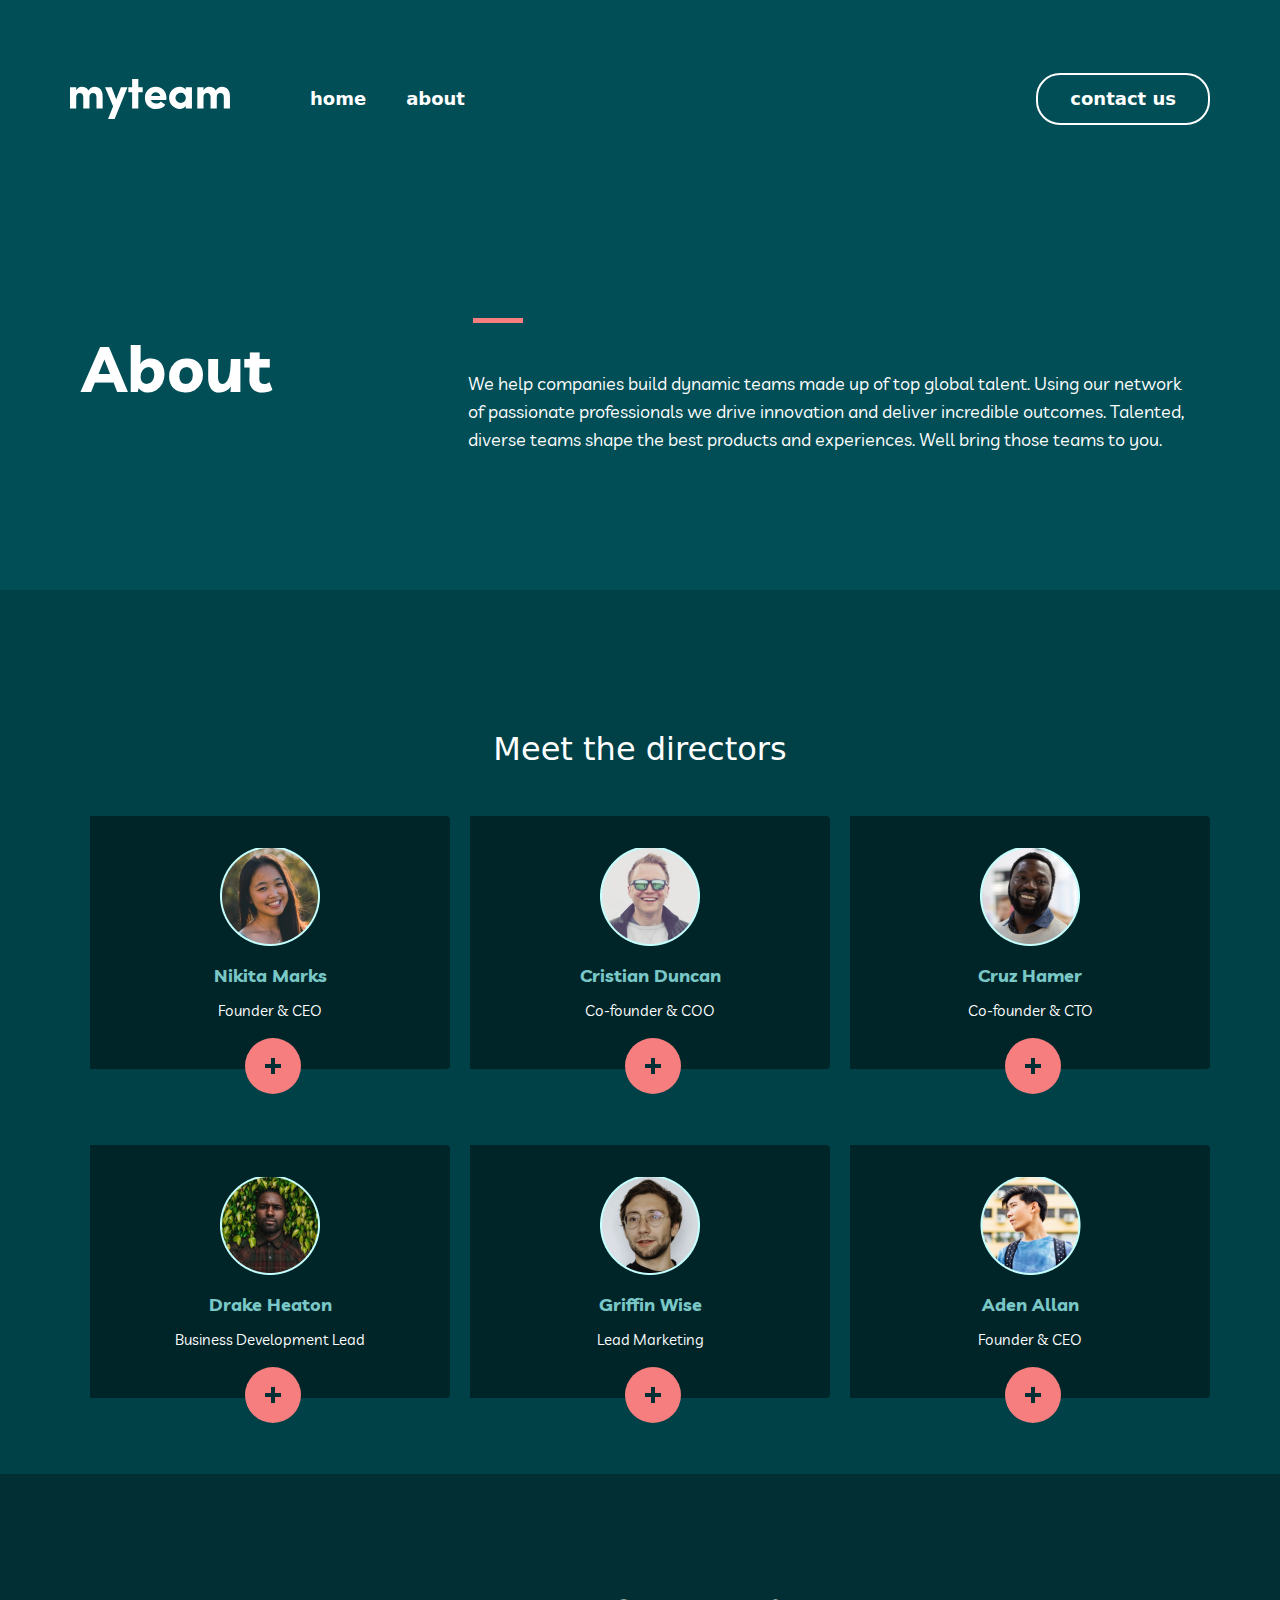
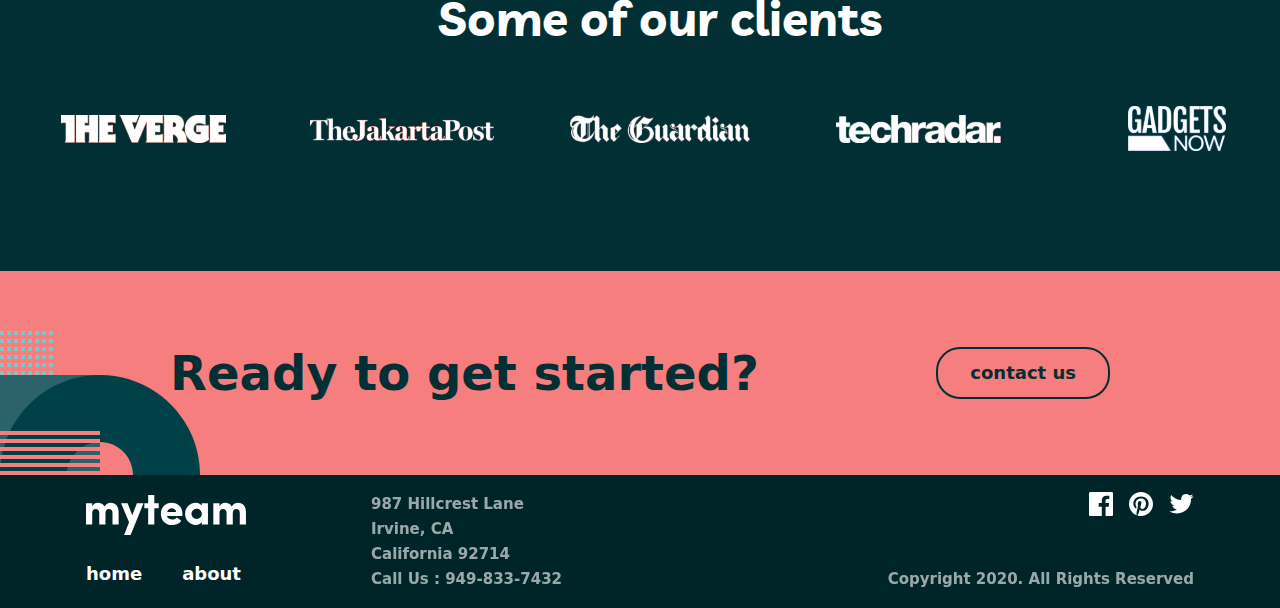
==== about.html @ 04cf2f91 "fully finished this site" ====
<!DOCTYPE html>
<html lang="en">

<head>
    <meta charset="UTF-8">
    <meta http-equiv="X-UA-Compatible" content="IE=edge">
    <meta name="viewport" content="width=device-width, initial-scale=1.0">
    <link rel="stylesheet" href="./bootstrap/bootstrap.min.css">
    <link rel="stylesheet" href="./css/main.css">
    <title>My team - about</title>
</head>

<body>
    <!-- HEADER -->
    <header class="header">
        <div class="container header__container">
            <a href="./home.html    ">
                <img class="header__img" src="./images/myteam-logo.svg" alt="logo">
            </a>
            <nav class="header__nav">
                <ul class="header__list">
                    <li class="header__item"><a class="header__link" href="./home.html">home</a></li>
                    <li class="header__item"><a class="header__link" href="./about.html">about</a></li>
                </ul>
                <a href="./creat.html" class="header__btn" target="blanc">contact us</a>
            </nav>
            <button class="header__hamburger"></button>
        </div>
    </header>

    <!-- MAIN -->
    <main>
        <!-- ABOUT -->
        <section class="about">
            <div class="container">
                <div class="row px-lg-0 px-md-5 ">
                    <div class="col-lg-4">
                        <h1 class="about__title heading text-md-center text-center text-lg-start">About</h1>
                    </div>
                    <div class="col-lg-8">
                        <div class="about__desc--box">
                            <span class="about__line"></span>
                            <p class="about__desc text-center text-md-center text-lg-start">We help companies build
                                dynamic teams made up of top global talent. Using our network of passionate
                                professionals we drive innovation and deliver incredible outcomes. Talented, diverse
                                teams shape the best products and experiences. Well bring those teams to you.</p>
                        </div>
                    </div>
                </div>
            </div>
        </section>

        <!-- DIRECTORS -->
        <section class="directors">
            <div class="container">
                <h2 class="heading text-center mb-5 ">Meet the directors</h2>

                <div class="row">
                    <div class="directors__item col-lg-4 col-md-6 col-12">
                        <div class="item__top">
                            <img src="./images/nikita-img.png" alt="" class="img mb-3">
                            <h3 class="heading-4">Nikita Marks</h3>
                            <p class="heading5">Founder & CEO</p>
                        </div>

                        <div class="item__hover">
                            <h3 class="heading-4">Nikita Marks</h3>
                            <p class="heading5">“Empowered teams create truly amazing products. Set the north star and
                                let them follow it.”</p>

                            <div class="item__hover--linc">
                                <img class="img__tvitter" src="./images/tvitter.svg" alt="">
                                <img src="./images/linkedin-logo.svg" alt="">
                            </div>
                        </div>
                        <a class="item__bottom">
                            <img class="item__bottom--img" src="./images/+-belgi.svg" alt="">
                            <img class="item__bottom--imgx" src="./images/x-belgi1.svg" alt="">
                        </a>
                    </div>

                    <div class="directors__item col-lg-4 col-md-6 col-12">
                        <div class="item__top">
                            <img src="./images/cristian.png" alt="" class="img mb-3">
                            <h3 class="heading-4">Cristian Duncan</h3>
                            <p class="heading5">Co-founder & COO</p>
                        </div>

                        <div class="item__hover">
                            <h3 class="heading-4">Nikita Marks</h3>
                            <p class="heading5">“Empowered teams create truly amazing products. Set the north star and
                                let them follow it.”</p>

                            <div class="item__hover--linc">
                                <img class="img__tvitter" src="./images/tvitter.svg" alt="">
                                <img src="./images/linkedin-logo.svg" alt="">
                            </div>
                        </div>
                        <a class="item__bottom">
                            <img class="item__bottom--img" src="./images/+-belgi.svg" alt="">
                            <img class="item__bottom--imgx" src="./images/x-belgi1.svg" alt="">
                        </a>
                    </div>

                    <div class="directors__item col-lg-4 col-md-6 col-12">
                        <div class="item__top">
                            <img src="./images/cruze.png" alt="" class="img mb-3">
                            <h3 class="heading-4">Cruz Hamer</h3>
                            <p class="heading5">Co-founder & CTO</p>
                        </div>

                        <div class="item__hover">
                            <h3 class="heading-4">Nikita Marks</h3>
                            <p class="heading5">“Empowered teams create truly amazing products. Set the north star and
                                let them follow it.”</p>

                            <div class="item__hover--linc">
                                <img class="img__tvitter" src="./images/tvitter.svg" alt="">
                                <img src="./images/linkedin-logo.svg" alt="">
                            </div>
                        </div>
                        <div class="item__bottom">
                            <img class="item__bottom--img" src="./images/+-belgi.svg" alt="">
                            <img class="item__bottom--imgx" src="./images/x-belgi1.svg" alt="">
                        </div>
                    </div>



                    <div class="directors__item col-lg-4 col-md-6 col-12">
                        <div class="item__top">
                            <img src="./images/drake.png" alt="" class="img mb-3">
                            <h3 class="heading-4">Drake Heaton</h3>
                            <p class="heading5">Business Development Lead</p>
                        </div>

                        <div class="item__hover">
                            <h3 class="heading-4">Nikita Marks</h3>
                            <p class="heading5">“Empowered teams create truly amazing products. Set the north star and
                                let them follow it.”</p>

                            <div class="item__hover--linc">
                                <img class="img__tvitter" src="./images/tvitter.svg" alt="">
                                <img src="./images/linkedin-logo.svg" alt="">
                            </div>
                        </div>
                        <div class="item__bottom">
                            <img class="item__bottom--img" src="./images/+-belgi.svg" alt="">
                            <img class="item__bottom--imgx" src="./images/x-belgi1.svg" alt="">
                        </div>
                    </div>

                    <div class="directors__item col-lg-4 col-md-6 col-12">
                        <div class="item__top">
                            <img src="./images/griffin.png" alt="" class="img mb-3">
                            <h3 class="heading-4">Griffin Wise</h3>
                            <p class="heading5">Lead Marketing</p>
                        </div>

                        <div class="item__hover">
                            <h3 class="heading-4">Nikita Marks</h3>
                            <p class="heading5">“Empowered teams create truly amazing products. Set the north star and
                                let them follow it.”</p>

                            <div class="item__hover--linc">
                                <img class="img__tvitter" src="./images/tvitter.svg" alt="">
                                <img src="./images/linkedin-logo.svg" alt="">
                            </div>
                        </div>
                        <div class="item__bottom">
                            <img class="item__bottom--img" src="./images/+-belgi.svg" alt="">
                            <img class="item__bottom--imgx" src="./images/x-belgi1.svg" alt="">
                        </div>
                    </div>

                    <div class="directors__item col-lg-4 col-md-6 col-12">
                        <div class="item__top">
                            <img src="./images/aden.png" alt="" class="img mb-3">
                            <h3 class="heading-4">Aden Allan</h3>
                            <p class="heading5">Founder & CEO</p>
                        </div>

                        <div class="item__hover">
                            <h3 class="heading-4">Nikita Marks</h3>
                            <p class="heading5">“Empowered teams create truly amazing products. Set the north star and
                                let them follow it.”</p>

                            <div class="item__hover--linc">
                                <img class="img__tvitter" src="./images/tvitter.svg" alt="">
                                <img src="./images/linkedin-logo.svg" alt="">
                            </div>
                        </div>
                        <div class="item__bottom">
                            <img class="item__bottom--img" src="./images/+-belgi.svg" alt="">
                            <img class="item__bottom--imgx" src="./images/x-belgi1.svg" alt="">
                        </div>
                    </div>
                </div>
            </div>
        </section>

        <!-- CLIENTS -->
        <section class="clients">
            <div class="container-fluid">
                <h2 class="clients__heading">Some of our clients</h2>
                <div class="clients__row row">

                    <div class="clients__item col-md-2 col-sm-4">
                        <a href="#"><img class="clients__img" src="./images/clients1.svg" alt=""></a>
                    </div>

                    <div class="clients__item col-md-2 col-sm-4">
                        <a href="#"><img class="clients__img" src="./images/clients2.svg" alt=""></a>
                    </div>

                    <div class="clients__item col-md-2 col-sm-4">
                        <a href="#"><img class="clients__img" src="./images/clients3.svg" alt=""></a>
                    </div>

                    <div class="clients__item col-2">
                        <a href="#"><img class="clients__img" src="./images/clients4.svg" alt=""></a>
                    </div>

                    <div class="clients__item col-2 left__img">
                        <a class="clients__img1 " href="#"><img class="clients__img clients__img1" src="./images/clients5.svg" alt=""></a>
                    </div>
                </div>
            </div>
        </section>

        <!-- BOTTOM -->
        <section class="main-bottom">
            <div class="container main-bottom__container">
                <h2 class="main-bottom__heading">Ready to get started?</h2>
                <button class="header__btn main-bottom__btn">contact us</button>
                <img class="main-bottom__img" src="./images/main-bottom.svg" alt="main-bottom">
            </div>
        </section>
    </main>


    <!-- FOOTER -->
    <footer class="footer">
        <div class="container footer__container p-3">

            <div class="footer__left-section">
            <div class="footer__left">
                <a href="#">
                    <img class="footer__logo" src="./images/myteam-logo.svg" alt="footer-logo" width="160" height="40">
                </a>
                <ul class="footer__left-list">
                    <li class="footer__left-item"><a class="footer__left-link" href="./home.html">home</a></li>
                    <li class="footer__left-item"><a class="footer__left-link" href="#">about</a></li>
                </ul>
            </div>

        <div class="footer__center">
            <p class="footer__center-desc">987  Hillcrest Lane</p>
            <p class="footer__center-desc">Irvine, CA</p>
            <p class="footer__center-desc">California 92714</p>
            <p class="footer__center-desc">Call Us : 949-833-7432</p>
        </div>
    </div>


        <div class="footer__right">
            <ul class="footer__right-list">
                <li class="footer__right-item"><img class="footer__right-img" src="./images/facebook.svg" alt="meta"></li>
                <li class="footer__right-item"><img class="footer__right-img" src="./images/meta.svg" alt="meta"></li>
                <li class="footer__right-item"><img class="footer__right-img" src="./images/tvitter.svg" alt="meta"></li>
            </ul>
            <p class="footer__right-desc">Copyright 2020. All Rights Reserved</p>
        </div>
        </div>
    </footer>

    <script src="./bootstrap/bootstrap.bundle.min.js"></script>
    <script src="./js/index.js"></script>
</body>

</html>
---- css/main.css ----
@font-face {
    font-family: 'Livvic';
    src: url('../fonts/Livvic-SemiBold.woff2') format('woff2'),
        url('../fonts/Livvic-SemiBold.woff') format('woff'),
        url('../fonts/Livvic-SemiBold.ttf') format('truetype');
    font-weight: 600;
    font-style: normal;
    font-display: swap;
}

@font-face {
    font-family: 'Livvic';
    src: url('../fonts/Livvic-Bold.woff2') format('woff2'),
        url('../fonts/Livvic-Bold.woff') format('woff'),
        url('../fonts/Livvic-Bold.ttf') format('truetype');
    font-weight: bold;
    font-style: normal;
    font-display: swap;
}

@font-face {
    font-family: 'Livvic';
    src: url('../fonts/Livvic-BoldItalic.woff2') format('woff2'),
        url('../fonts/Livvic-BoldItalic.woff') format('woff'),
        url('../fonts/Livvic-BoldItalic.ttf') format('truetype');
    font-weight: bold;
    font-style: italic;
    font-display: swap;
}

@font-face {
    font-family: 'Livvic';
    src: url('../fonts/Livvic-MediumItalic.woff2') format('woff2'),
        url('../fonts/Livvic-MediumItalic.woff') format('woff'),
        url('../fonts/Livvic-MediumItalic.ttf') format('truetype');
    font-weight: 500;
    font-style: italic;
    font-display: swap;
}

@font-face {
    font-family: 'Livvic';
    src: url('../fonts/Livvic-Regular.woff2') format('woff2'),
        url('../fonts/Livvic-Regular.woff') format('woff'),
        url('../fonts/Livvic-Regular.ttf') format('truetype');
    font-weight: normal;
    font-style: normal;
    font-display: swap;
}

body {
    background-color:#004047;
}

/* HEADER========================================= */

.header {
    background-color: #014E56;
}

.header__container {
    display: flex;
    align-items: center;
    justify-content: space-between;
    padding: 73px 0;
}

.header__img {
    flex-shrink: 0;
}

.header__nav {
    display: flex;
    align-items: center;
    justify-content: space-between;
    margin-left: 80px;
    width: 100%;
}

.header__list {
    display: flex;
    align-items: center;
    margin: 0;
    padding: 0;
    list-style: none;
}

.header__item + .header__item {
    margin-left: 40px;
}

.header__link {
    font-weight: 600;
    font-size: 18px;
    line-height: 28px;
    color: #FFFFFF;
    text-decoration: none;
}

.header__link:hover {
    color: #fff;
    opacity: 0.8;
}

.header__link:active {
    color: #0E8784;
    opacity: 0.6;
}

.header__btn {
    margin: 0;
    padding: 10px 32px;
    font-weight: 600;
    font-size: 18px;
    line-height: 28px;
    color: #FFFFFF;
    text-decoration: none;
    background-color: transparent;
    border: 2px solid #FFFFFF;
    border-radius: 24px;
    white-space: nowrap;
}

.header__btn:hover {
    color: #014E56;
    background-color: #FFFFFF;
    opacity: 0.8;
}

.header__btn:active {
    opacity: 0.6;
}

.header__hamburger {
    display: none;
    width: 20px;
    height: 20px;
    background-image: url(../../images/bars.svg);
    background-repeat: no-repeat;
    background-color: transparent;
    border: none;
}

/* MAIN */


/* ABOUT========================================== */
.about {
    padding: 120px 0 ;
    background-color: #014E56;
}

.about__title {
    margin-left: auto;
    font-family: Livvic;
    font-style: normal;
    font-weight: bold;
    font-size: 64px;
    line-height: 100px;
    color: #FFFFFF;
}

.about__line {
    display: inline-block;
    margin-bottom: 40px;
    margin-left: 5px;
    width: 50px;
    height: 5px;
    background-color:#F67E7E;
    color: #F67E7E;;
}

.about__desc--box {
    margin-left: auto;
    width: 100%;
    max-width: 730px;
}

.about__desc {

    font-family: Livvic;
    font-style: normal;
    font-weight: 400;
    font-size: 18px;
    line-height: 28px;
    color: #FFFFFF;
}

.about__bg--img {
    position: absolute;
    max-width: 200px;
    right: 0%;
    bottom: 0%;
}

/* DIRECTORS====================================== */
.directors {
    padding: 140px 0 0;
    margin: 0;
    background-color:#004047;

}

.directors__item {
    position: relative;
    max-height: 253px;
    margin-bottom: 76px;
    padding: 32px 24px 56px;
    border-radius: 4px;
    background-color: #002529;
    text-align: center;
    border-left: 20px solid #004047;
}


.item__bottom {
    position: absolute;
    bottom: -25px;
    left: 43%;
}

.item__hover {
    display: none;
}

/* BOTTOM IMG */
.item__bottom:active .item__bottom--img {
    display: none;
}

.item__bottom:active .item__bottom--imgx {
    display: inline-block;
}

.item__bottom--imgx {
    display: none;
}

.heading {
    color: #FFF;
}

.heading-4 {
    margin: auto;
    margin-bottom: 8px;
    max-width: 302px;
    font-family: Livvic;
    font-style: normal;
    font-weight: bold;
    font-size: 18px;
    line-height: 28px;
    text-align: center;
    color: #79C8C7;
}

.heading5 {
    margin: auto;
    margin-bottom: 24px;
    max-width: 302px;
    font-family: Livvic;
    font-size: 15px;
    line-height: 25px;
    text-align: center;
    color: #FFFFFF;
}

.img__tvitter {
    margin-right: 16px;
}

/* MAIN-BOTTOM=========================== */
.main-bottom {
    position: relative;
    /* max-width: 1320px; */
    margin: 0 auto;
    background: #F67E7E;
}

.main-bottom__container {
    /* position: relative; */
    display: flex;
    align-items: center;
    justify-content: space-between;
    padding: 76px 100px;
}

.main-bottom__heading {
    margin: 0;
    font-weight: bold;
    font-size: 48px;
    line-height: 48px;
    color: #012F34;
}

.main-bottom__btn {
    color: #012F34;
    background-color: #F67E7E;
    border: 2px solid #012F34;
}

.main-bottom__btn:hover {
    background-color: #012F34;
    color: #F67E7E;
    border: 2px solid #F67E7E;
}

.main-bottom__img {
    position: absolute;
    left: 0%;
    bottom: 0%;
}

/* CLIENTS================================ */
.clients {
    margin: 0;
    padding: 120px 0px 120px 40px;
    background-color:#012F34;
}

.clients__heading {
    margin: 0;
    margin-bottom: 64px;
    font-family: Livvic;
    font-style: normal;
    font-weight: bold;
    font-size: 48px;
    line-height: 48px;
    text-align: center;
    color: #FFFFFF;
}

.clients__row {
    justify-content: space-between;
}

.clients__item {
    display: flex;
    justify-content: center;
    align-items: center;
}

.clients__item:hover {
    opacity: 0.7;
}

.clients__item:active {
    color: #F67E7E;
}



.clients__img1 {
    margin: 0;
    padding: 0;
}


/* JS */

.header__open .item__hover {
    display: inline-block;
}

.header__open .item__top {
    display: none;
}

.header__open .item__bottom--imgx {
    display: inline-block;
}

.header__open .item__bottom--img {
    display: none;
}


@media only screen and (max-width:992px) {
    .about__line {
        display: none;
    }
}



/* HEADER================================ */
@media only screen and (max-width: 1000px) {
    .header {
        position: relative;
    }

    .header__container {
        padding: 64px 0px;
    }
}

@media only screen and (max-width: 650px) {
    .header {
        position: relative;
        z-index: 1;
    }
    .header__container {
        justify-content: space-between;
        padding: 48px 25px;
    }

    .main-bottom, .directors, .about {
        padding-left: 25px;
        padding-right: 25px;
    }

    .header__nav {
        display: none;
    }

    .header__item + .header__item {
        margin-left: 0;
    }

    .header__btn1x {
        margin-left: 40px;
    }

    .header__hamburger {
        display: inline-block;
    }


    .header--open .header__nav {
        display: flex;
        justify-content: center;
        flex-direction: column;
        position: absolute;
        top: 95px;
        left: 10px;
        right:10px;
        padding: 20px 0 20px;
        margin-left: 20px;
        margin-right: 20px;
        max-width :85%;
        width: 100%;
        margin: 0 auto;
        background-image:url(../images/hamburger-bagcround.png);
        background-repeat:no-repeat;
        background-size: cover;
        border-radius: 10px;
        border: 1px solid #0E8784;
        z-index: 1;
    }

    .header__open .header__item {
        margin: 0;
        margin: 4px;
    }

    .header--open .header__list {
        flex-direction: column;
        text-align: center;
    }

    .header--open .header__btn {
        margin-top: 15px;
    }

    .header--open .header__hamburger {
        background-image: url(../images/times-solid.svg);
    }
}

/* MAIN-BOTTOM MEDIA============== */

/* FOOTER========================= */
.footer {
    background: #002529;
}

.footer__container {
    display: flex;
    padding: 48px 0px;
}

.footer__left-section {
    display: flex;
    align-items: center;
}

.footer__left {
    display: flex;
    justify-content: flex-start;
    flex-direction: column;
}

.footer__logo:hover {
    opacity: 0.8;
}

.footer__logo:active {
    opacity: 0.6;
}

.footer__left-list {
    display: flex;
    align-items: center;
    margin: 0;
    margin-top: 25px;
    padding: 0;
    list-style: none;
}

.footer__right-item {
    list-style: none;
}

.footer__left-item + .footer__left-item {
    margin-left: 40px;
}

.footer__left-link {
    font-weight: 600;
    font-size: 18px;
    line-height: 28px;
    color: #FFFFFF;
    text-decoration: none;
}


.footer__center {
    display: flex;
    flex-direction: column;
}

.footer__center-desc {
    margin: 0;
    margin-left: 125px;
    font-weight: 600;
    font-size: 15px;
    line-height: 25px;
    color: #FFFFFF;
    opacity: 0.6;
    cursor: pointer;
}

.footer__right {
    margin-left: auto;
}

.footer__right-list {
    display: flex;
    align-items: center;
    justify-content: flex-end;
    margin: 0;
    padding: 0;
}

.footer__right-item + .footer__right-item {
    margin-left: 16px;
}

.footer__right-img {
    cursor: pointer;
}

.footer__right-img:hover {
    opacity: 0.8;
}

.footer__right-img:active {
    opacity: 0.6;
}

.footer__right-desc {
    margin: 0;
    margin-top: 51px;
    font-weight: 600;
    font-size: 15px;
    line-height: 25px;
    text-align: right;
    color: #FFFFFF;
    opacity: 0.6;
    cursor: pointer;
}


@media only screen and (max-width: 992px) {

    .footer__container {
        padding-left: 40px;
        flex-direction: column;
        padding: 56px 0px;
    }

    .footer__left-section {
        display: flex;
        justify-content: space-between;
    }

    .footer__center-desc {
        margin: 0;
    }

    .footer__right {
        display: flex;
        align-items: center;
        justify-content: space-between;
        margin-top: 32px;
        margin-left: 0;
    }
}

@media only screen and (max-width:423px) {
    .footer__container {
        padding-left: 40px;
        flex-direction: column;
        padding: 56px 0px;
    }

    .footer__left {
        align-items: center;
    }

    .footer__left-section {
        display: flex;
        flex-direction: column;
        align-items: center;
        text-align: center;
    }

    .footer__left-list {
        width: 140px;
        margin-bottom: 24px;
    }

    .footer__center-desc {
        margin: 0;
    }

    .footer__right {
        display: flex;
        flex-direction: column;
        align-items: center;
        justify-content: space-between;
        margin-top: 32px;
        margin-left: 0;
    }

    .footer__right-desc {
        margin-top: 16px;
        text-align: center  ;
    }
}



@media only screen and (max-width: 1200px) {
    .main-bottom__container {
        padding: 76px 100px;
    }

    .main-bottom__heading {
        font-size: 32px;
        line-height: 32px;
    }
}

@media only screen and (max-width:1046px) {
    .clients__img {
        max-width: 140px;
    }
}

@media only screen and (max-width: 770px) {
    .main-bottom__container {
        display: flex;
        align-items: center;
        flex-direction: column;
        padding: 83px 20px;
        text-align: center;
    }

    .main-bottom__heading {
        margin: 0 auto;
        margin-bottom: 24px;
    }

    .directors__item {
        border-left:0;
    }

    .item__bottom {
        left: 44%;
    }
}

@media only screen and (max-width:768px) {
    .clients {
        padding: 120px 40px 120px 40px;
    }

  .clients__row {
      /* max-width: 80%; */
      align-items: center;
      justify-content: center;
  }

  .clients__item {
      width: 200px;
      margin-bottom: 52px;
  }

  .clients__img {
      max-width: 250px;
  }
}

@media only screen and (max-width:480px) {
    .clients {
        padding: 88px 40px 88px 40px;
    }
}


/* HOME PAGE HERO */
.hero {
    background: #014E56;
}
    .hero__container {
        position: relative;
        display: flex;
        align-items: center;
        padding: 56px 0px;
        padding-bottom: 250px;
    }

    .hero__heading {
        margin: 0;
        font-weight: bold;
        font-size: 100px;
        line-height: 100px;
        color: #FFFFFF;
        width: 100%;
        max-width: 600px;
    }

    .hero__line {
        margin-bottom: 80px;
    }

    .hero__desc {
        margin: 0;
        font-weight: 600;
        font-size: 18px;
        line-height: 28px;
        color: #FFFFFF;
        width: 100%;
        max-width: 445px;
    }

    .hero__top {
        position: absolute;
        left: 0%;
    }

    .hero__bottom {
        position: absolute;
        bottom: 0%;
        right: 12%;
        width: 100%;
        max-width: 358px;
    }


@media only screen and (max-width: 1200px) {
    .hero__container {
            flex-direction: column;
            padding: 58px 32px 256px;
        }

        .hero__line {
            display: none;
        }

        .hero__top {
            display: none;
        }

        .hero__heading {
            margin-bottom: 24px;
            font-size: 64px;
            line-height: 56px;
            text-align: center;
        }

        .hero__desc {
            font-size: 15px;
            line-height: 28px;
            text-align: center;
        }
}

@media only screen and (max-width: 780px) {
    .hero__container {
            padding: 32px 24px 197px;
        }

        .hero__heading {
            font-size: 40px;
            line-height: 40px;
        }

        .hero__desc {
            font-size: 15px;
            line-height: 28px;
            text-align: center;
        }
    }



    /* work */
    .work {
        background: #012F34;
    }
        .work__container {
            position: relative;
            display: flex;
            flex-direction: column;
            padding: 140px 0px;
        }

        .work__top-img {
            margin-bottom: 54px;
        }

        .work__section {
            display: flex;
            justify-content: space-between;
        }

        .work__heading {
            margin: 0;
            width: 100%;
            max-width: 445px;
            font-weight: bold;
            font-size: 48px;
            line-height: 48px;
            color: #FFFFFF;
        }

        .work__heading:hover {
            opacity: 0.8;
        }

        .work__list {
            display: flex;
            align-items: center;
            flex-direction: column;
            margin: 0;
            padding: 0;
            list-style: none;
        }

        .work__item + .work__item {
            margin-top: 32px;
        }

        .work__item {
            display: flex;
            align-items: center;
        }

        .work__right {
            display: flex;
            flex-direction: column;
            margin-left: 23px;
        }

        .work__title {
            margin: 0;
            font-weight: bold;
            font-size: 18px;
            line-height: 28px;
            color: #F67E7E;
        }

        .work__desc {
            margin: 0;
            width: 100%;
            max-width: 445px;
            font-weight: 600;
            font-size: 15px;
            line-height: 25px;
            color: #FFFFFF;
        }

        .work__desc:hover {
            opacity: 0.8;
        }

        .work__img-left {
            position: absolute;
            right: 0%;
            bottom: 0%;
        }


    @media only screen and (max-width: 1000px) {
        .work__container {
                padding: 100px 98px;
            }

            .work__section {
                display: flex;
                flex-direction: column;
            }

            .work__heading {
                margin-bottom: 64px;
                font-size: 32px;
                line-height: 32px;
            }

            .work__img-left {
                right: 0%;
                top: 0%;
            }
    }

    @media only screen and (max-width: 540px) {
        .work__container {
                padding: 64px 24px;
            }

            .work__container, .work__section {
                display: flex;
                flex-direction: column;
                justify-content: center;
                align-items: center;
            }

            .work__heading {
                width: 100%;
                max-width: 260px;
                text-align: center;
            }
            .work__item + .work__item {
                margin-top: 48px;
            }

            .work__item {
                flex-direction: column;
            }

            .work__list-img {
                margin-bottom: 16px;
            }

            .work__title {
                margin-bottom: 8px;
                text-align: center;
            }

            .work__desc {
                text-align: center;
            }
    }

    /* SERVICE */
    .service {
        background: #004047;
    }
    .service__container {
            position: relative;
            display: flex;
            align-items: center;
            flex-direction: column;
            padding: 140px 0px;
        }

        .service__heading {
            margin: 0;
            margin-bottom: 56px;
            width: 100%;
            max-width: 932px;
            font-weight: bold;
            font-size: 48px;
            line-height: 48px;
            text-align: center;
            color: #FFFFFF;
        }

        .service__list {
            display: flex;
            align-items: center;
            margin: 0;
            padding: 0;
            list-style: none;
        }

        .service__item + .service__item {
            margin-left: 30px;
        }

        .service__item {
            display: flex;
            align-items: center;
            flex-direction: column;
        }

        .service__desc{
            margin: 0;
            margin-bottom: 24px;
            width: 100%;
            max-width: 350px;
            font-weight: 600;
            font-size: 15px;
            line-height: 25px;
            text-align: center;
            color: #FFFFFF;
        }

        .service__title {
            margin: 0;
            margin-bottom: 2px;
            font-weight: bold;
            font-size: 18px;
            line-height: 28px;
            text-align: center;
            color: #79C8C7;
        }

        .service__text {
            margin: 0;
            margin-bottom: 32px;
            font-size: 13px;
            line-height: 18px;
            text-align: center;
            color: #FFFFFF;
        }

        .service__top {
            position: absolute;
            left: 0%;
            top: 0%;
        }

        .service__bottom {
            position: absolute;
            right: 0%;
            bottom: 0%;
        }


    @media only screen and (max-width: 1200px) {
        .service__container {
                padding: 100px 98px;
            }

            .service__heading {
                font-size: 32px;
                line-height: 32px;
            }

            .service__list {
                flex-direction: column;
            }

            .service__item + .service__item {
               margin-top: 58px;
            }

            .service__item + .service__item {
                margin-left: 0px;
            }

            .service__desc {
                margin-bottom: 16px;
                max-width: 537px;
            }

            .service__text {
                margin-bottom: 16px;
            }
    }

    @media only screen and (max-width: 500px) {
        .service__container {
                padding: 140px 24px;
            }

    }

    /* Main-bottom */
    /* .main-bottom {
        background: #F67E7E;
    }
    .main-bottom__container {
            position: relative;
            display: flex;
            align-items: center;
            justify-content: space-between;
            padding: 76px 0px;
        }

        .main-bottom__heading {
            margin: 0;
            font-weight: bold;
            font-size: 48px;
            line-height: 48px;
            color: #012F34;
        }

        .main-bottom__btn {
            color: #012F34;
            border: 2px solid #012F34;
        }

        .main-bottom__img {
            position: absolute;
            left: 0%;
            bottom: 0%;
        }


    @media only screen and (max-width: 1200px) {
        .main-bottom__container {
                padding: 76px 98px;
            }

            .main-bottom__heading {
                font-size: 32px;
                line-height: 32px;
            }
    }

    @media only screen and (max-width: 770px) {
        .main-bottom__container {
                display: flex;
                align-items: center;
                flex-direction: column;
                padding: 83px 24px;
            }

            .main-bottom__heading {
                margin: 0 auto;
                margin-bottom: 24px;
            }
    } */



    /* CONTACT======================== */


    .contact {
        max-width: 540px;
        width: 100%;
        height: 348px;
    }

    .contact__main {
        display: flex;
        max-width: 1112px;
        width: 100%;
        height: 428px;
        justify-content: space-between;
    }


    .box {
        background-color: transparent;
        border: none;
        border-bottom: 1px solid #fff;
    }

    .contact__right__list {
        list-style: none;
        margin: 0;
        padding: 0;
    }

    .contact__right__item {
        display: flex;
    }

    .contact__right__desc {
        padding-top: 25px;
        padding-left: 15px;
        font-family: Livvic;
        font-style: normal;
        font-weight: bold;
        font-size: 18px;
        color: #FFFFFF;
    }

    .contact__heading {
        max-width: 350px;
        width: 100%;
        height: 100px;
        font-family: Livvic;
        font-style: normal;
        font-weight: bold;
        font-size: 64px;
        color: #FFFFFF;
    }

    .contact__heading__thre {
        max-width: 540px;
        width: 100%;
        height: 48px;
        font-family: Livvic;
        font-style: normal;
        font-weight: bold;
        font-size: 32px;
        color: #F67E7E;
    }

    .btn__contact {
        margin: 20px;
        padding: 9px 32px;
        border-radius: 50px;
    }
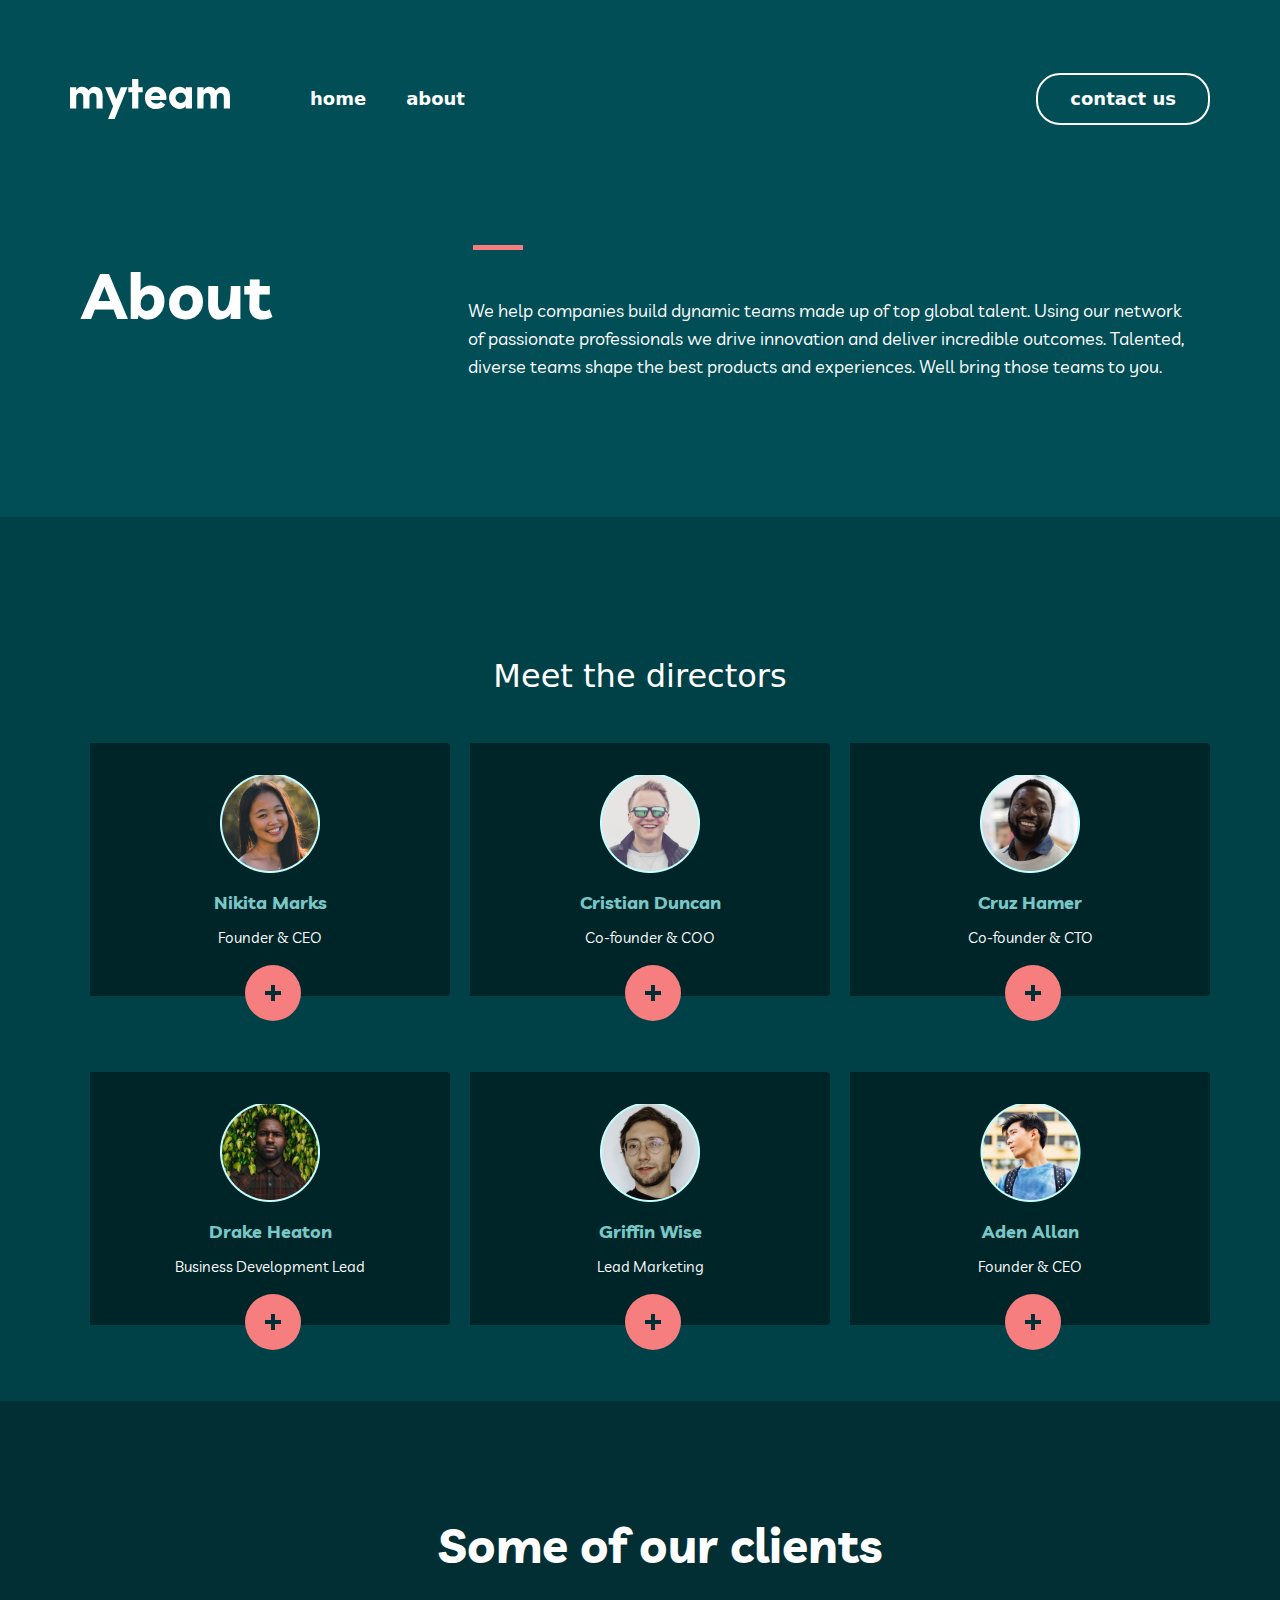
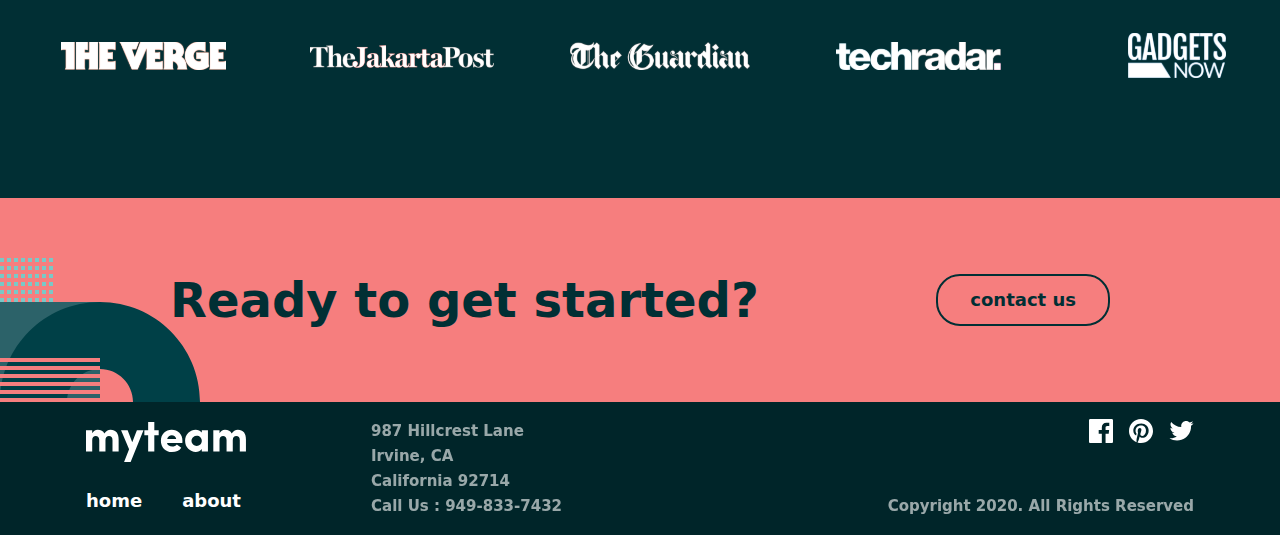
==== commit b13d7aba: "errors in merging" ====
--- a/about.html
+++ b/about.html
@@ -7,7 +7,8 @@
     <meta name="viewport" content="width=device-width, initial-scale=1.0">
     <link rel="stylesheet" href="./bootstrap/bootstrap.min.css">
     <link rel="stylesheet" href="./css/main.css">
-    <title>My team - about</title>
+    <link rel="icon" href="./images/icon.svg">
+    <title>My team</title>
 </head>
 
 <body>
--- a/css/main.css
+++ b/css/main.css
@@ -62,7 +62,7 @@
     display: flex;
     align-items: center;
     justify-content: space-between;
-    padding: 73px 0;
+    padding: 73px 0 0 0;
 }
 
 .header__img {
@@ -193,6 +193,12 @@
     bottom: 0%;
 }
 
+@media only screen and (max-width:992px) {
+  .about {
+      padding: 80px 0;
+  }
+}
+
 /* DIRECTORS====================================== */
 .directors {
     padding: 140px 0 0;
@@ -271,13 +277,11 @@
 /* MAIN-BOTTOM=========================== */
 .main-bottom {
     position: relative;
-    /* max-width: 1320px; */
     margin: 0 auto;
     background: #F67E7E;
 }
 
 .main-bottom__container {
-    /* position: relative; */
     display: flex;
     align-items: center;
     justify-content: space-between;
@@ -389,7 +393,7 @@
     }
 
     .header__container {
-        padding: 64px 0px;
+        padding: 64px 0px 0 0;
     }
 }
 
@@ -400,7 +404,7 @@
     }
     .header__container {
         justify-content: space-between;
-        padding: 48px 25px;
+        padding: 48px 25px 0;
     }
 
     .main-bottom, .directors, .about {
@@ -439,10 +443,12 @@
         max-width :85%;
         width: 100%;
         margin: 0 auto;
-        background-image:url(../images/hamburger-bagcround.png);
+        background-image:url(../images/haamburger-menu-bg.svg);
+        background-color: #0E8784;
         background-repeat:no-repeat;
-        background-size: cover;
-        border-radius: 10px;
+        background-size: contain;
+        background-position: bottom right;
+        border-radius: 25px;
         border: 1px solid #0E8784;
         z-index: 1;
     }
@@ -815,7 +821,7 @@
 
 
 
-    /* work */
+    /* work======================== */
     .work {
         background: #012F34;
     }
@@ -963,7 +969,7 @@
             }
     }
 
-    /* SERVICE */
+    /* SERVICE========================= */
     .service {
         background: #004047;
     }
@@ -1049,7 +1055,7 @@
         }
 
 
-    @media only screen and (max-width: 1200px) {
+    @media only screen and (max-width: 986px) {
         .service__container {
                 padding: 100px 98px;
             }
@@ -1088,66 +1094,7 @@
 
     }
 
-    /* Main-bottom */
-    /* .main-bottom {
-        background: #F67E7E;
-    }
-    .main-bottom__container {
-            position: relative;
-            display: flex;
-            align-items: center;
-            justify-content: space-between;
-            padding: 76px 0px;
-        }
-
-        .main-bottom__heading {
-            margin: 0;
-            font-weight: bold;
-            font-size: 48px;
-            line-height: 48px;
-            color: #012F34;
-        }
-
-        .main-bottom__btn {
-            color: #012F34;
-            border: 2px solid #012F34;
-        }
-
-        .main-bottom__img {
-            position: absolute;
-            left: 0%;
-            bottom: 0%;
-        }
-
-
-    @media only screen and (max-width: 1200px) {
-        .main-bottom__container {
-                padding: 76px 98px;
-            }
-
-            .main-bottom__heading {
-                font-size: 32px;
-                line-height: 32px;
-            }
-    }
-
-    @media only screen and (max-width: 770px) {
-        .main-bottom__container {
-                display: flex;
-                align-items: center;
-                flex-direction: column;
-                padding: 83px 24px;
-            }
-
-            .main-bottom__heading {
-                margin: 0 auto;
-                margin-bottom: 24px;
-            }
-    } */
-
-
-
-    /* CONTACT======================== */
+    /* CONTACT====================== */
 
 
     .contact {
